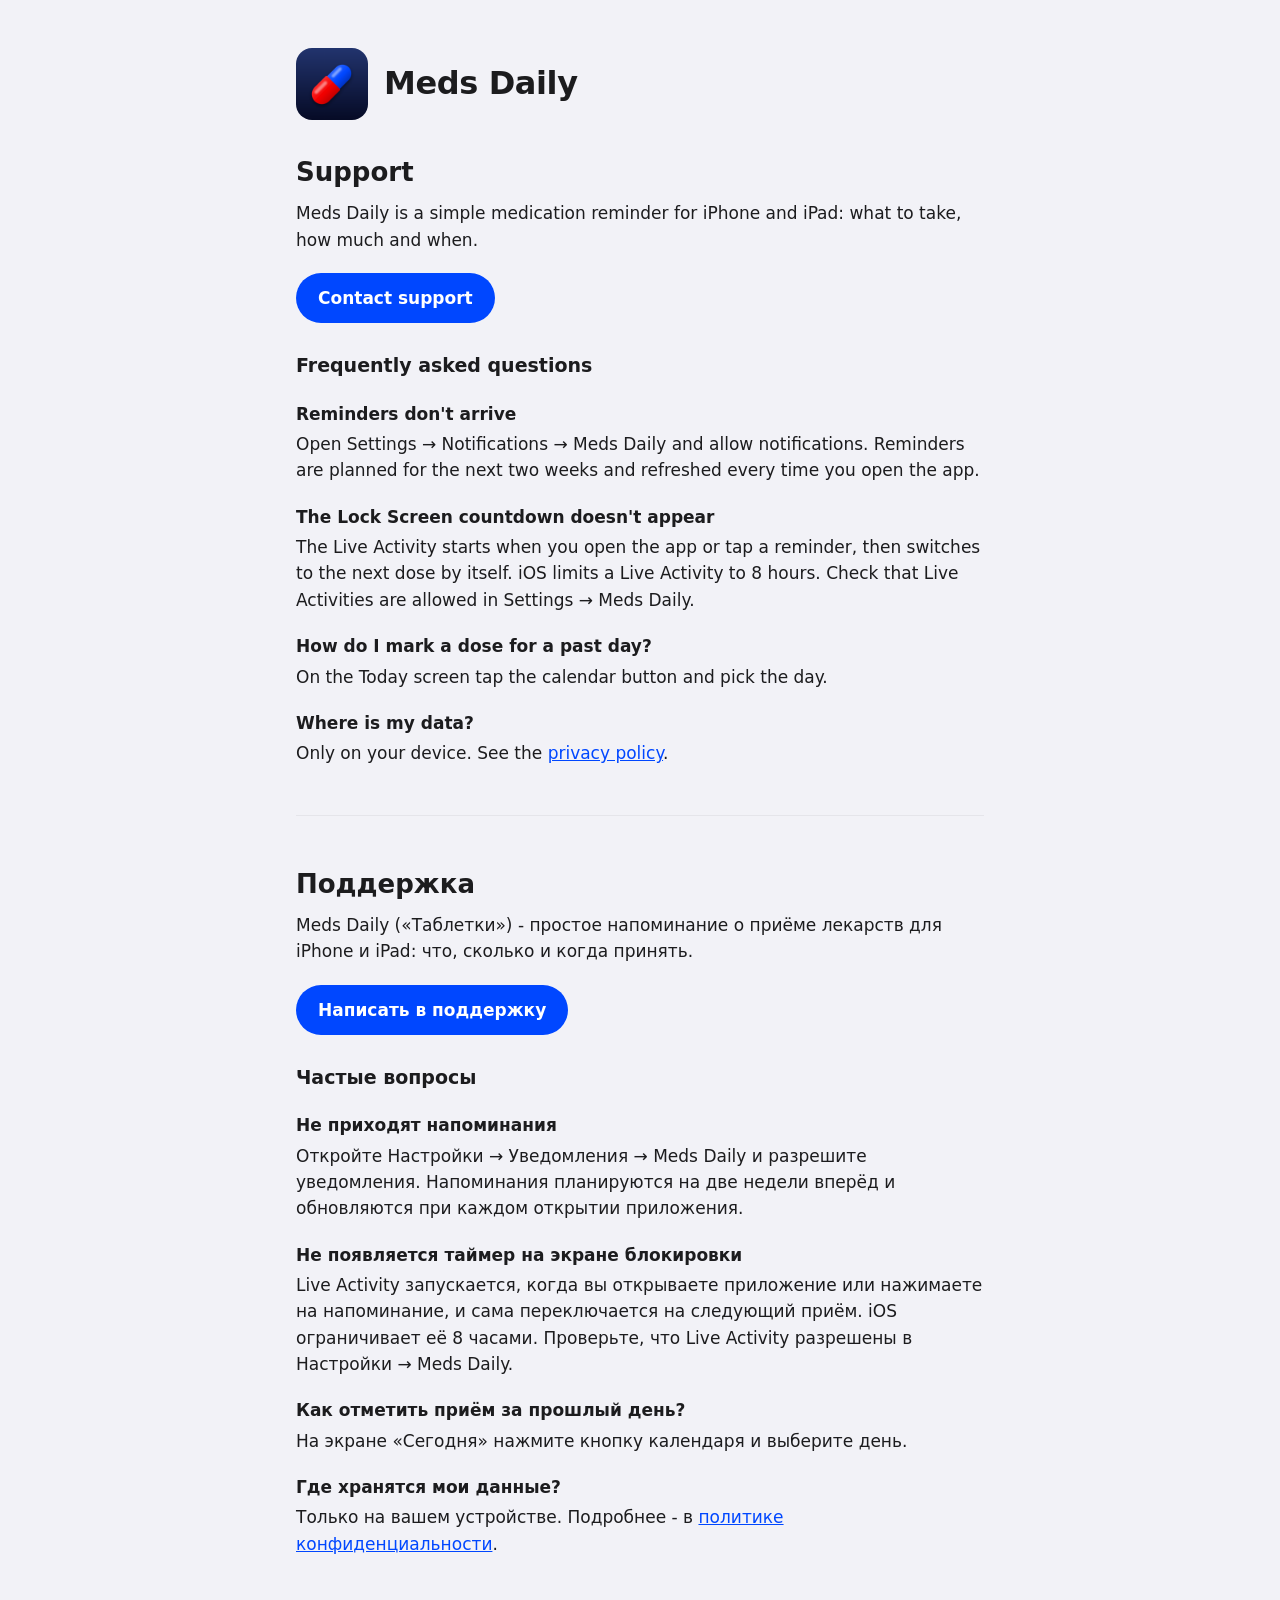
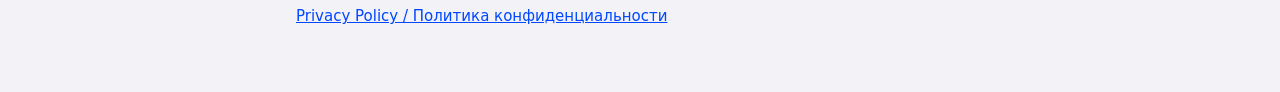
==== index.html @ f21d98f5 "Meds Daily: support and privacy policy pages Co-Authored-By: Claude Opus 5.5 <noreply@anthropic.com>" ====
<!doctype html>
<html lang="en">
<head>
<meta charset="utf-8">
<meta name="viewport" content="width=device-width, initial-scale=1">
<title>Meds Daily - Support</title>
<link rel="stylesheet" href="style.css">
</head>
<body>
<main>
  <header>
    <img src="icon.png" alt="" width="72" height="72">
    <h1>Meds Daily</h1>
  </header>

  <section lang="en">
    <h2>Support</h2>
    <p>Meds Daily is a simple medication reminder for iPhone and iPad: what to take, how much and when.</p>
    <p class="cta"><a class="button" href="https://github.com/AnriMG/meds-daily/issues/new">Contact support</a></p>
    <h3>Frequently asked questions</h3>
    <h4>Reminders don't arrive</h4>
    <p>Open Settings → Notifications → Meds Daily and allow notifications. Reminders are planned for the next two weeks and refreshed every time you open the app.</p>
    <h4>The Lock Screen countdown doesn't appear</h4>
    <p>The Live Activity starts when you open the app or tap a reminder, then switches to the next dose by itself. iOS limits a Live Activity to 8 hours. Check that Live Activities are allowed in Settings → Meds Daily.</p>
    <h4>How do I mark a dose for a past day?</h4>
    <p>On the Today screen tap the calendar button and pick the day.</p>
    <h4>Where is my data?</h4>
    <p>Only on your device. See the <a href="privacy.html">privacy policy</a>.</p>
  </section>

  <hr>

  <section lang="ru">
    <h2>Поддержка</h2>
    <p>Meds Daily («Таблетки») - простое напоминание о приёме лекарств для iPhone и iPad: что, сколько и когда принять.</p>
    <p class="cta"><a class="button" href="https://github.com/AnriMG/meds-daily/issues/new">Написать в поддержку</a></p>
    <h3>Частые вопросы</h3>
    <h4>Не приходят напоминания</h4>
    <p>Откройте Настройки → Уведомления → Meds Daily и разрешите уведомления. Напоминания планируются на две недели вперёд и обновляются при каждом открытии приложения.</p>
    <h4>Не появляется таймер на экране блокировки</h4>
    <p>Live Activity запускается, когда вы открываете приложение или нажимаете на напоминание, и сама переключается на следующий приём. iOS ограничивает её 8 часами. Проверьте, что Live Activity разрешены в Настройки → Meds Daily.</p>
    <h4>Как отметить приём за прошлый день?</h4>
    <p>На экране «Сегодня» нажмите кнопку календаря и выберите день.</p>
    <h4>Где хранятся мои данные?</h4>
    <p>Только на вашем устройстве. Подробнее - в <a href="privacy.html">политике конфиденциальности</a>.</p>
  </section>

  <footer><a href="privacy.html">Privacy Policy / Политика конфиденциальности</a></footer>
</main>
</body>
</html>
---- style.css ----
:root {
  --text: #1c1c1e;
  --muted: #6c6c70;
  --background: #f2f2f7;
  --card: #ffffff;
  --blue: #0047ff;
  --line: #e5e5ea;
}
@media (prefers-color-scheme: dark) {
  :root {
    --text: #f2f2f7;
    --muted: #a1a1a6;
    --background: #0b1029;
    --card: #161d3d;
    --blue: #5b8cff;
    --line: #2a335c;
  }
}
* { box-sizing: border-box; }
body {
  margin: 0;
  background: var(--background);
  color: var(--text);
  font: 17px/1.55 -apple-system, BlinkMacSystemFont, "SF Pro Text", system-ui, sans-serif;
}
main {
  max-width: 720px;
  margin: 0 auto;
  padding: 48px 16px 64px;
}
header { display: flex; align-items: center; gap: 16px; margin-bottom: 32px; }
header img { border-radius: 16px; }
h1 { margin: 0; font-size: 32px; letter-spacing: -0.4px; }
h2 { font-size: 26px; margin: 0 0 8px; }
h3 { font-size: 19px; margin: 28px 0 6px; }
h4 { font-size: 17px; margin: 20px 0 4px; }
p { margin: 0 0 12px; }
.muted { color: var(--muted); font-size: 15px; }
a { color: var(--blue); }
.cta { margin: 20px 0 8px; }
.button {
  display: inline-block;
  padding: 12px 22px;
  border-radius: 999px;
  background: var(--blue);
  color: #fff;
  font-weight: 600;
  text-decoration: none;
}
hr { border: 0; border-top: 1px solid var(--line); margin: 48px 0; }
footer { margin-top: 48px; color: var(--muted); font-size: 15px; }
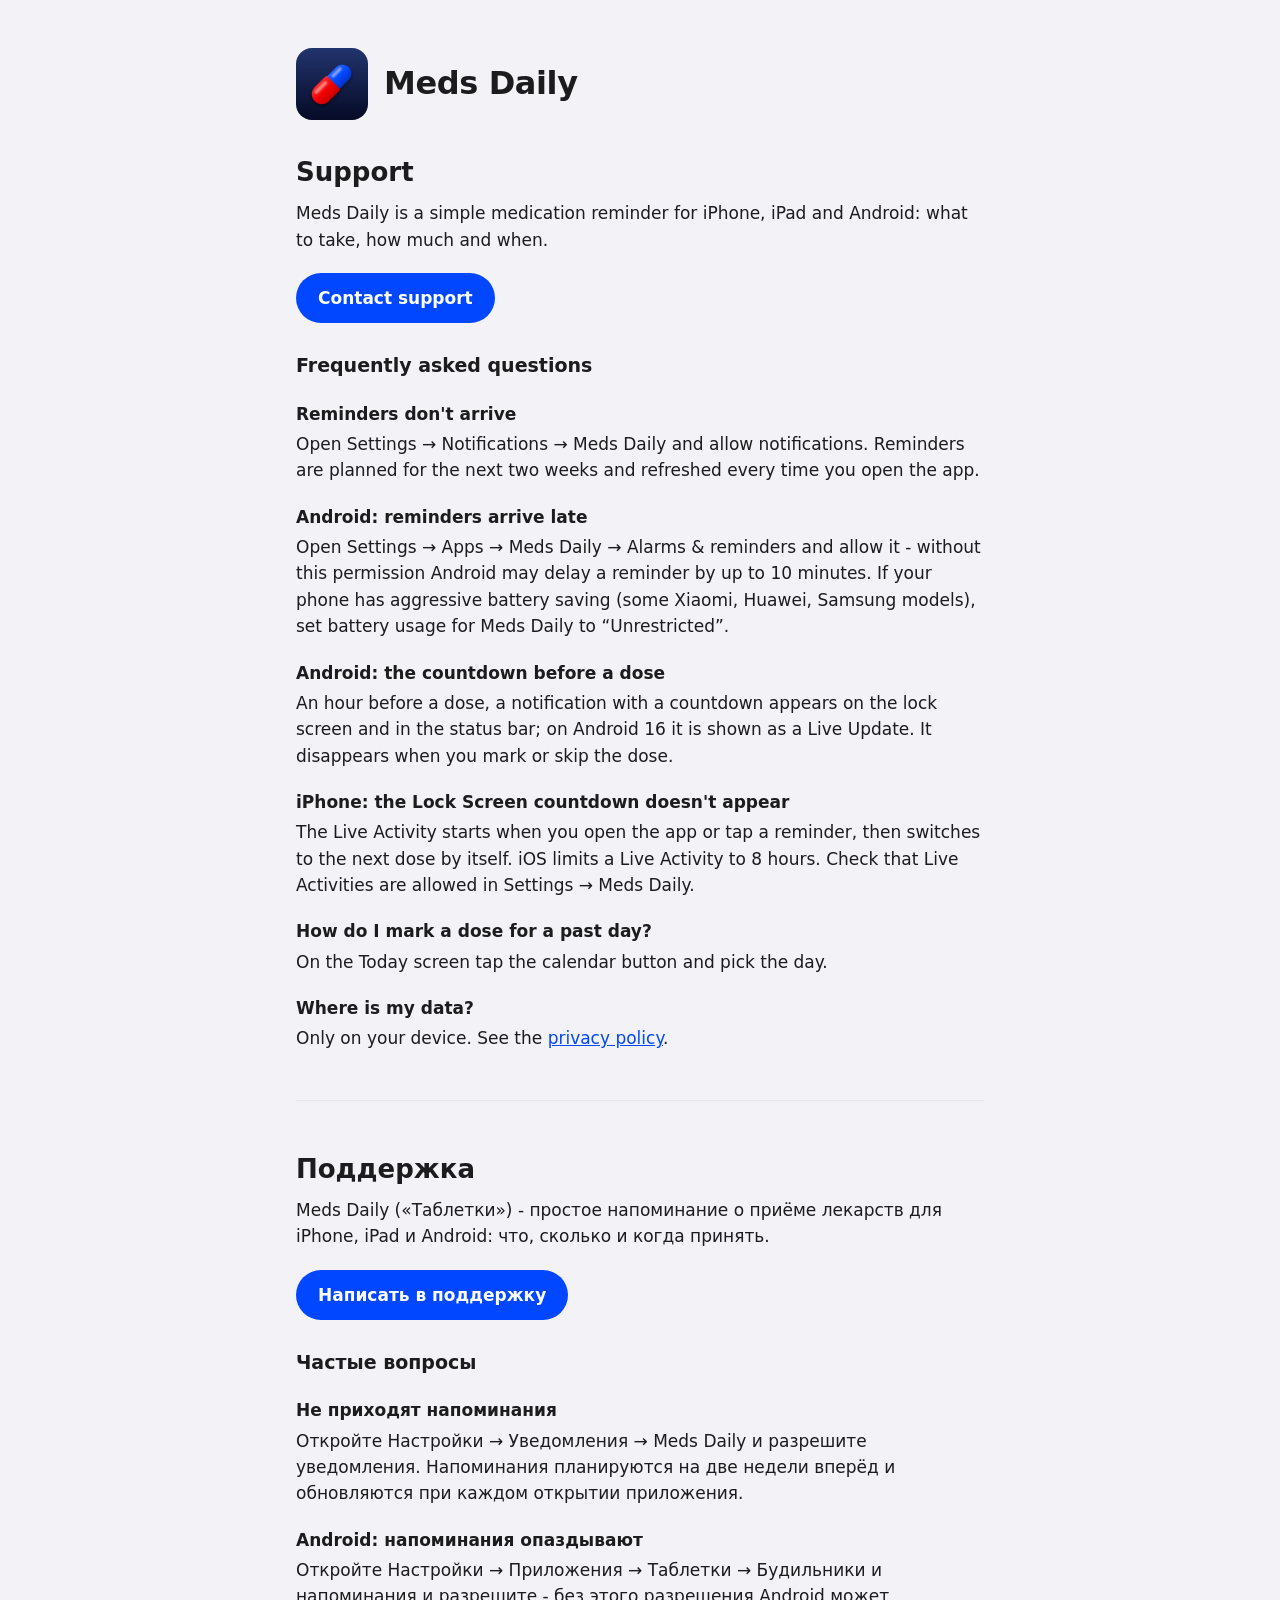
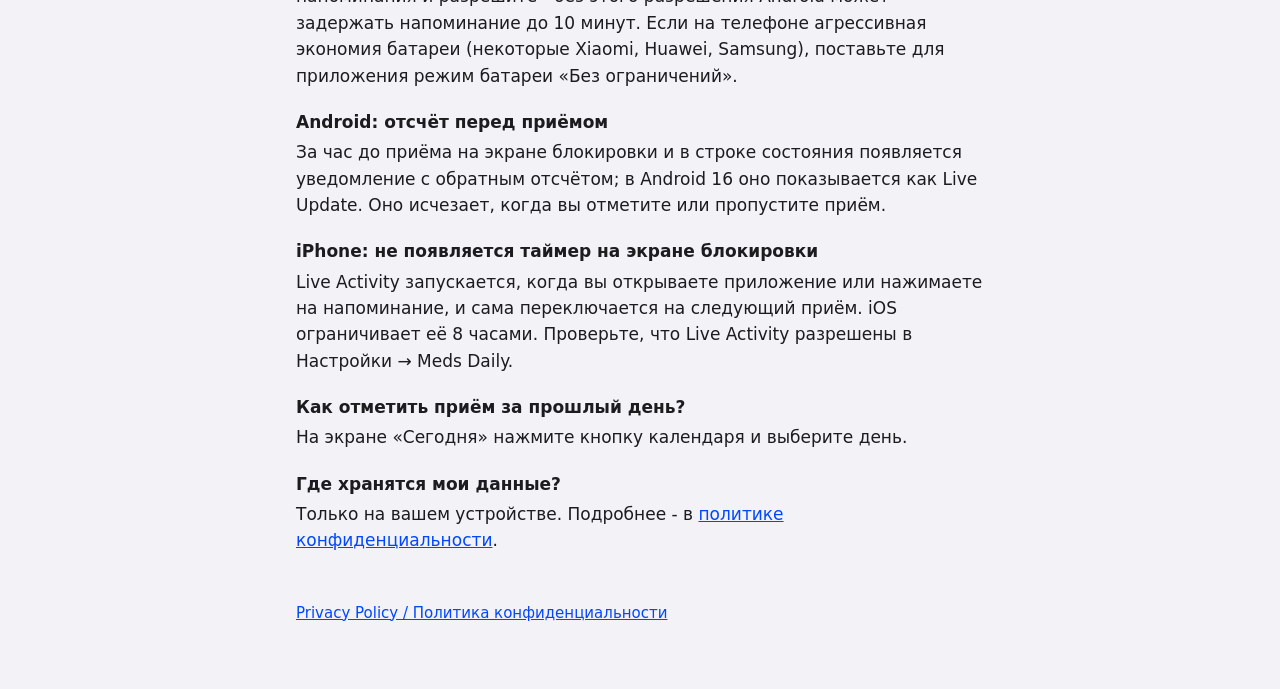
==== commit 41a67245: "Support and privacy pages: Android version, device backups Co-Authored-By: Claude Opus 5.5 <noreply@" ====
--- a/index.html
+++ b/index.html
@@ -15,12 +15,16 @@
 
   <section lang="en">
     <h2>Support</h2>
-    <p>Meds Daily is a simple medication reminder for iPhone and iPad: what to take, how much and when.</p>
+    <p>Meds Daily is a simple medication reminder for iPhone, iPad and Android: what to take, how much and when.</p>
     <p class="cta"><a class="button" href="https://github.com/AnriMG/meds-daily/issues/new">Contact support</a></p>
     <h3>Frequently asked questions</h3>
     <h4>Reminders don't arrive</h4>
     <p>Open Settings → Notifications → Meds Daily and allow notifications. Reminders are planned for the next two weeks and refreshed every time you open the app.</p>
-    <h4>The Lock Screen countdown doesn't appear</h4>
+    <h4>Android: reminders arrive late</h4>
+    <p>Open Settings → Apps → Meds Daily → Alarms &amp; reminders and allow it - without this permission Android may delay a reminder by up to 10 minutes. If your phone has aggressive battery saving (some Xiaomi, Huawei, Samsung models), set battery usage for Meds Daily to “Unrestricted”.</p>
+    <h4>Android: the countdown before a dose</h4>
+    <p>An hour before a dose, a notification with a countdown appears on the lock screen and in the status bar; on Android 16 it is shown as a Live Update. It disappears when you mark or skip the dose.</p>
+    <h4>iPhone: the Lock Screen countdown doesn't appear</h4>
     <p>The Live Activity starts when you open the app or tap a reminder, then switches to the next dose by itself. iOS limits a Live Activity to 8 hours. Check that Live Activities are allowed in Settings → Meds Daily.</p>
     <h4>How do I mark a dose for a past day?</h4>
     <p>On the Today screen tap the calendar button and pick the day.</p>
@@ -32,12 +36,16 @@
 
   <section lang="ru">
     <h2>Поддержка</h2>
-    <p>Meds Daily («Таблетки») - простое напоминание о приёме лекарств для iPhone и iPad: что, сколько и когда принять.</p>
+    <p>Meds Daily («Таблетки») - простое напоминание о приёме лекарств для iPhone, iPad и Android: что, сколько и когда принять.</p>
     <p class="cta"><a class="button" href="https://github.com/AnriMG/meds-daily/issues/new">Написать в поддержку</a></p>
     <h3>Частые вопросы</h3>
     <h4>Не приходят напоминания</h4>
     <p>Откройте Настройки → Уведомления → Meds Daily и разрешите уведомления. Напоминания планируются на две недели вперёд и обновляются при каждом открытии приложения.</p>
-    <h4>Не появляется таймер на экране блокировки</h4>
+    <h4>Android: напоминания опаздывают</h4>
+    <p>Откройте Настройки → Приложения → Таблетки → Будильники и напоминания и разрешите - без этого разрешения Android может задержать напоминание до 10 минут. Если на телефоне агрессивная экономия батареи (некоторые Xiaomi, Huawei, Samsung), поставьте для приложения режим батареи «Без ограничений».</p>
+    <h4>Android: отсчёт перед приёмом</h4>
+    <p>За час до приёма на экране блокировки и в строке состояния появляется уведомление с обратным отсчётом; в Android 16 оно показывается как Live Update. Оно исчезает, когда вы отметите или пропустите приём.</p>
+    <h4>iPhone: не появляется таймер на экране блокировки</h4>
     <p>Live Activity запускается, когда вы открываете приложение или нажимаете на напоминание, и сама переключается на следующий приём. iOS ограничивает её 8 часами. Проверьте, что Live Activity разрешены в Настройки → Meds Daily.</p>
     <h4>Как отметить приём за прошлый день?</h4>
     <p>На экране «Сегодня» нажмите кнопку календаря и выберите день.</p>
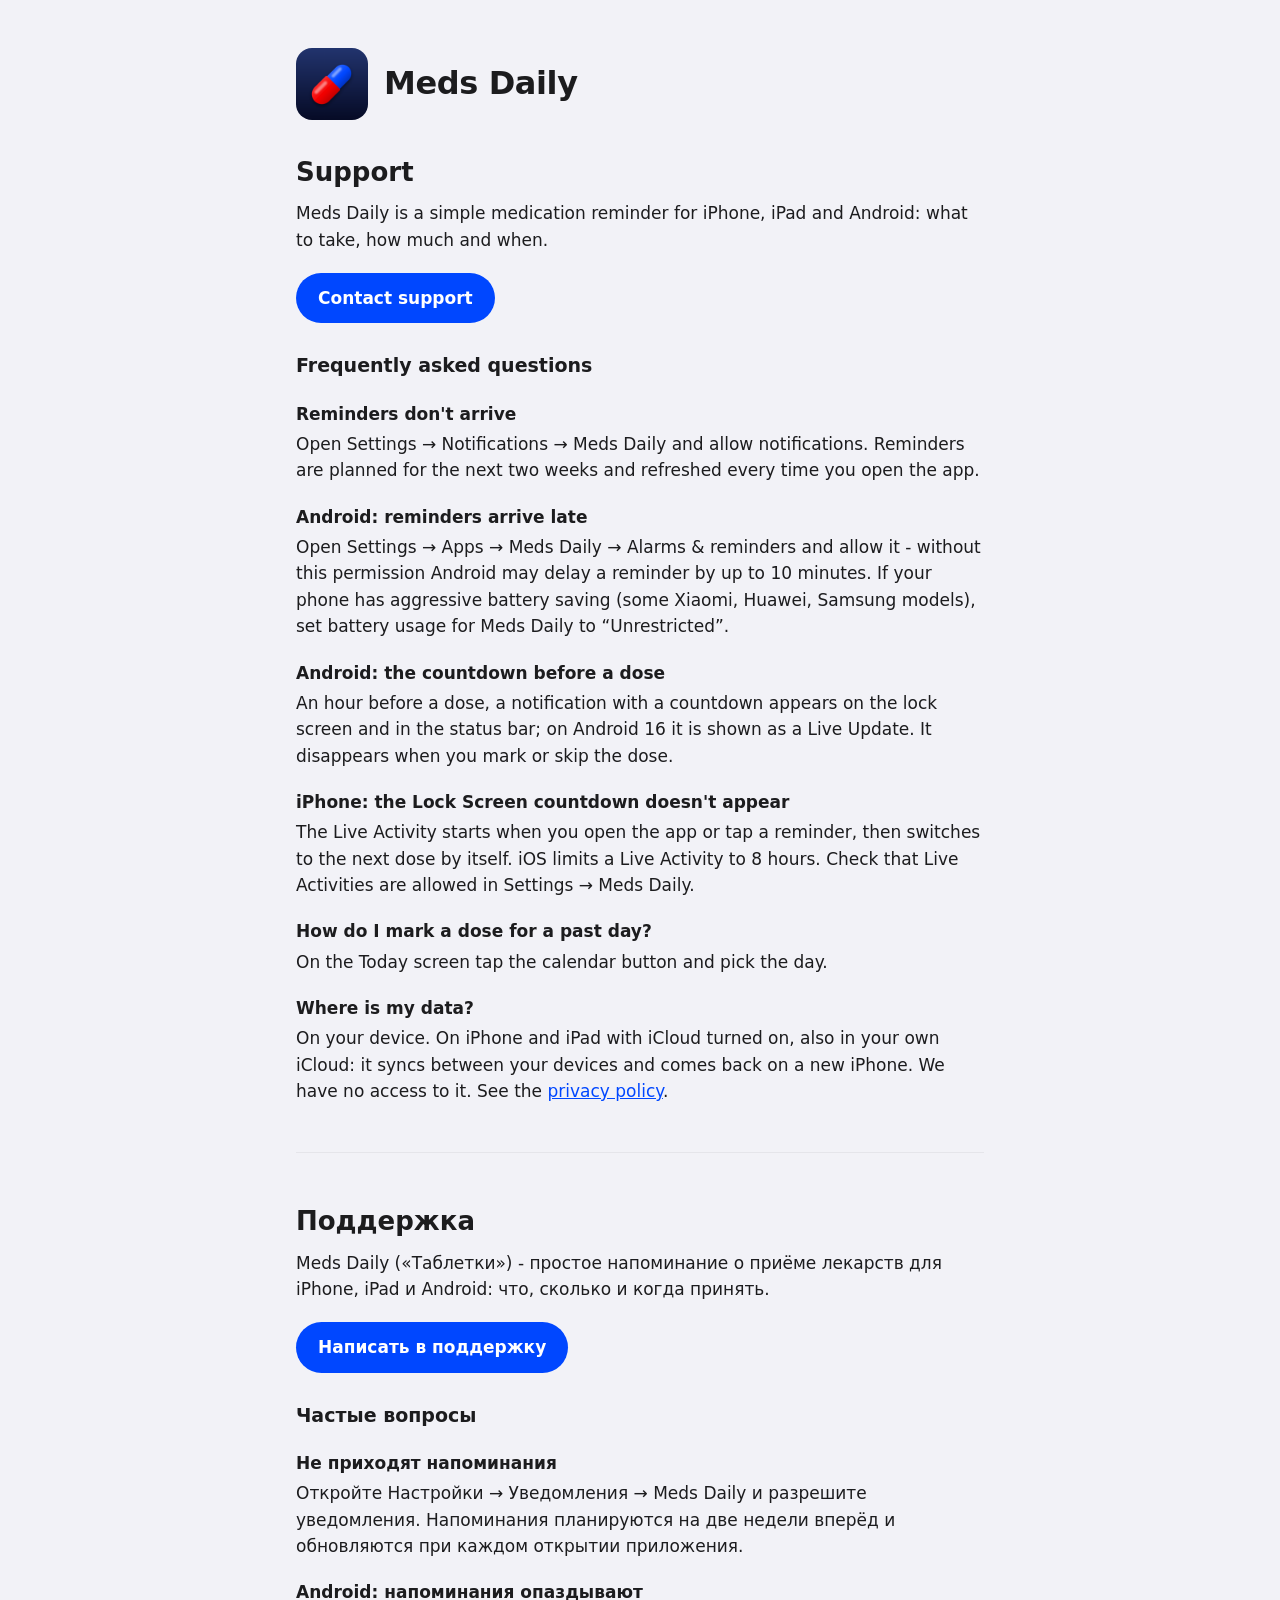
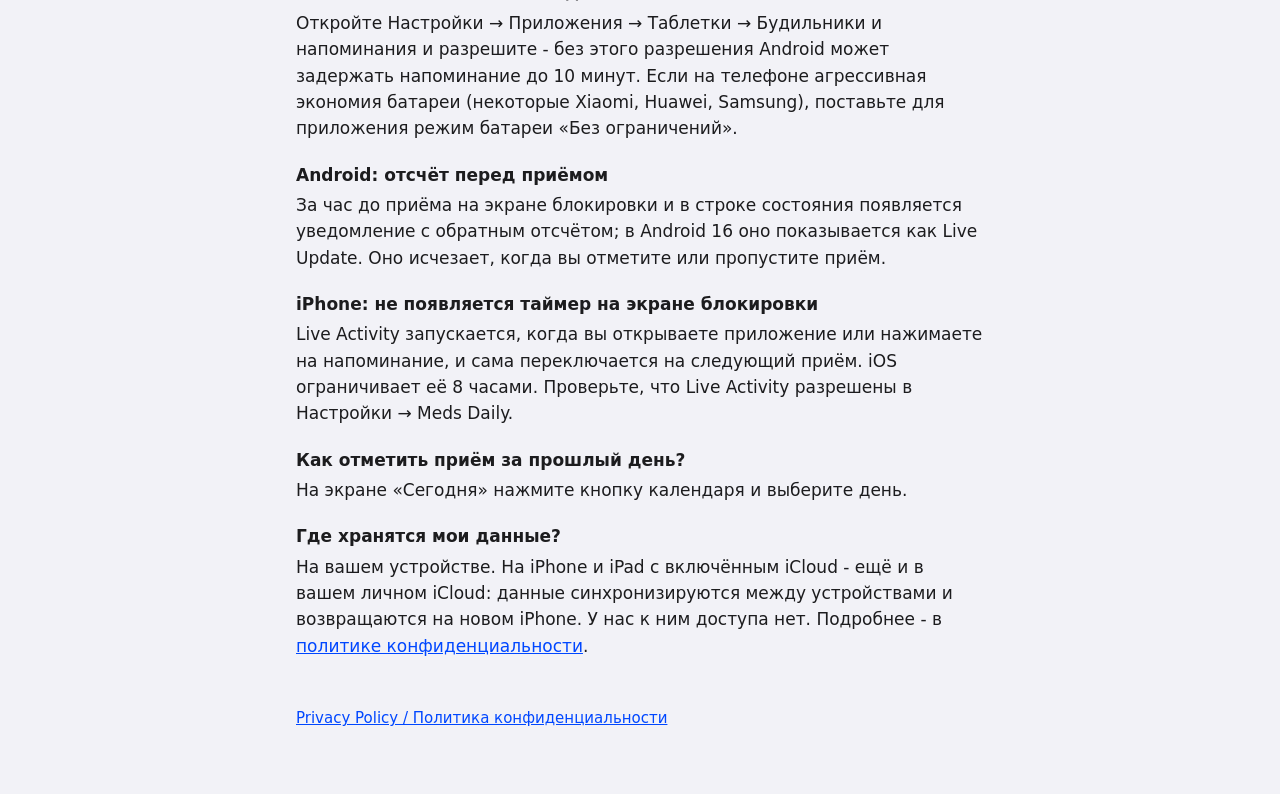
==== commit 8e4bc38e: "Document iCloud sync in privacy policy" ====
--- a/index.html
+++ b/index.html
@@ -29,7 +29,7 @@
     <h4>How do I mark a dose for a past day?</h4>
     <p>On the Today screen tap the calendar button and pick the day.</p>
     <h4>Where is my data?</h4>
-    <p>Only on your device. See the <a href="privacy.html">privacy policy</a>.</p>
+    <p>On your device. On iPhone and iPad with iCloud turned on, also in your own iCloud: it syncs between your devices and comes back on a new iPhone. We have no access to it. See the <a href="privacy.html">privacy policy</a>.</p>
   </section>
 
   <hr>
@@ -50,7 +50,7 @@
     <h4>Как отметить приём за прошлый день?</h4>
     <p>На экране «Сегодня» нажмите кнопку календаря и выберите день.</p>
     <h4>Где хранятся мои данные?</h4>
-    <p>Только на вашем устройстве. Подробнее - в <a href="privacy.html">политике конфиденциальности</a>.</p>
+    <p>На вашем устройстве. На iPhone и iPad с включённым iCloud - ещё и в вашем личном iCloud: данные синхронизируются между устройствами и возвращаются на новом iPhone. У нас к ним доступа нет. Подробнее - в <a href="privacy.html">политике конфиденциальности</a>.</p>
   </section>
 
   <footer><a href="privacy.html">Privacy Policy / Политика конфиденциальности</a></footer>
